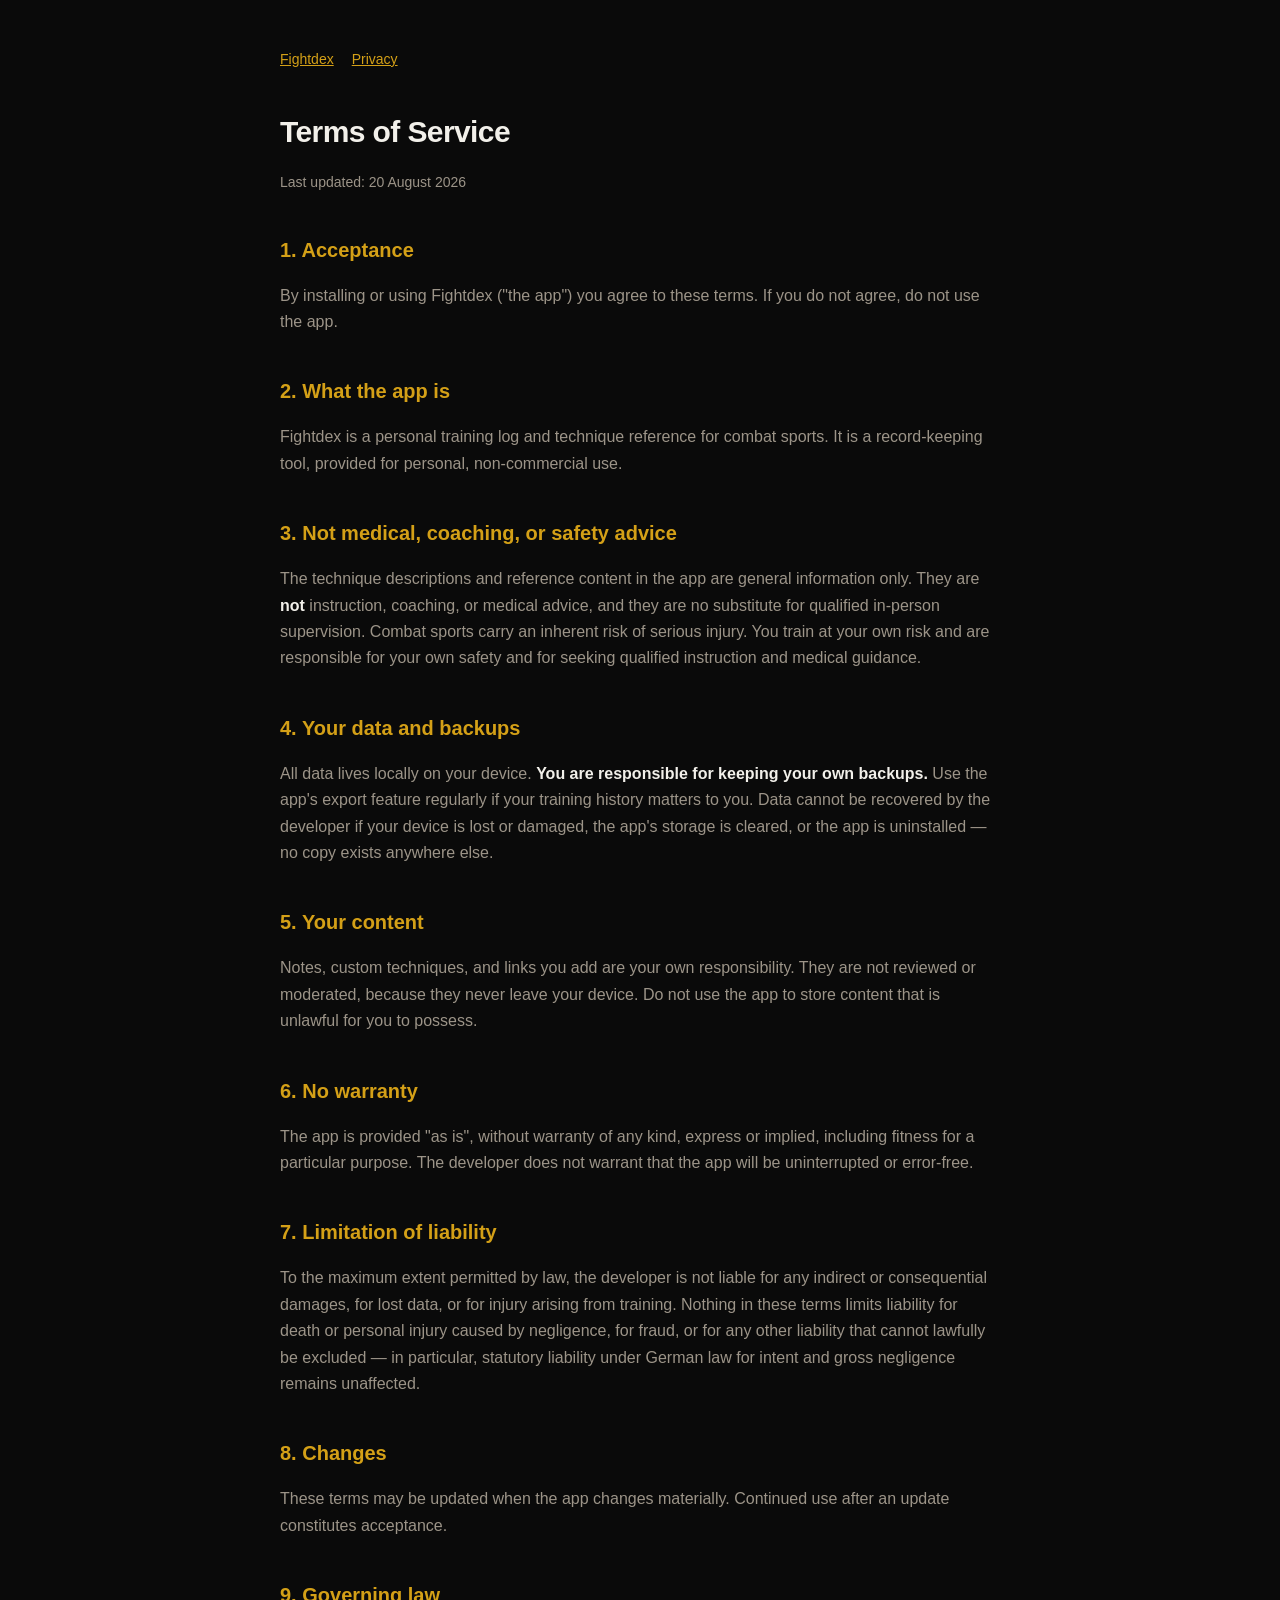
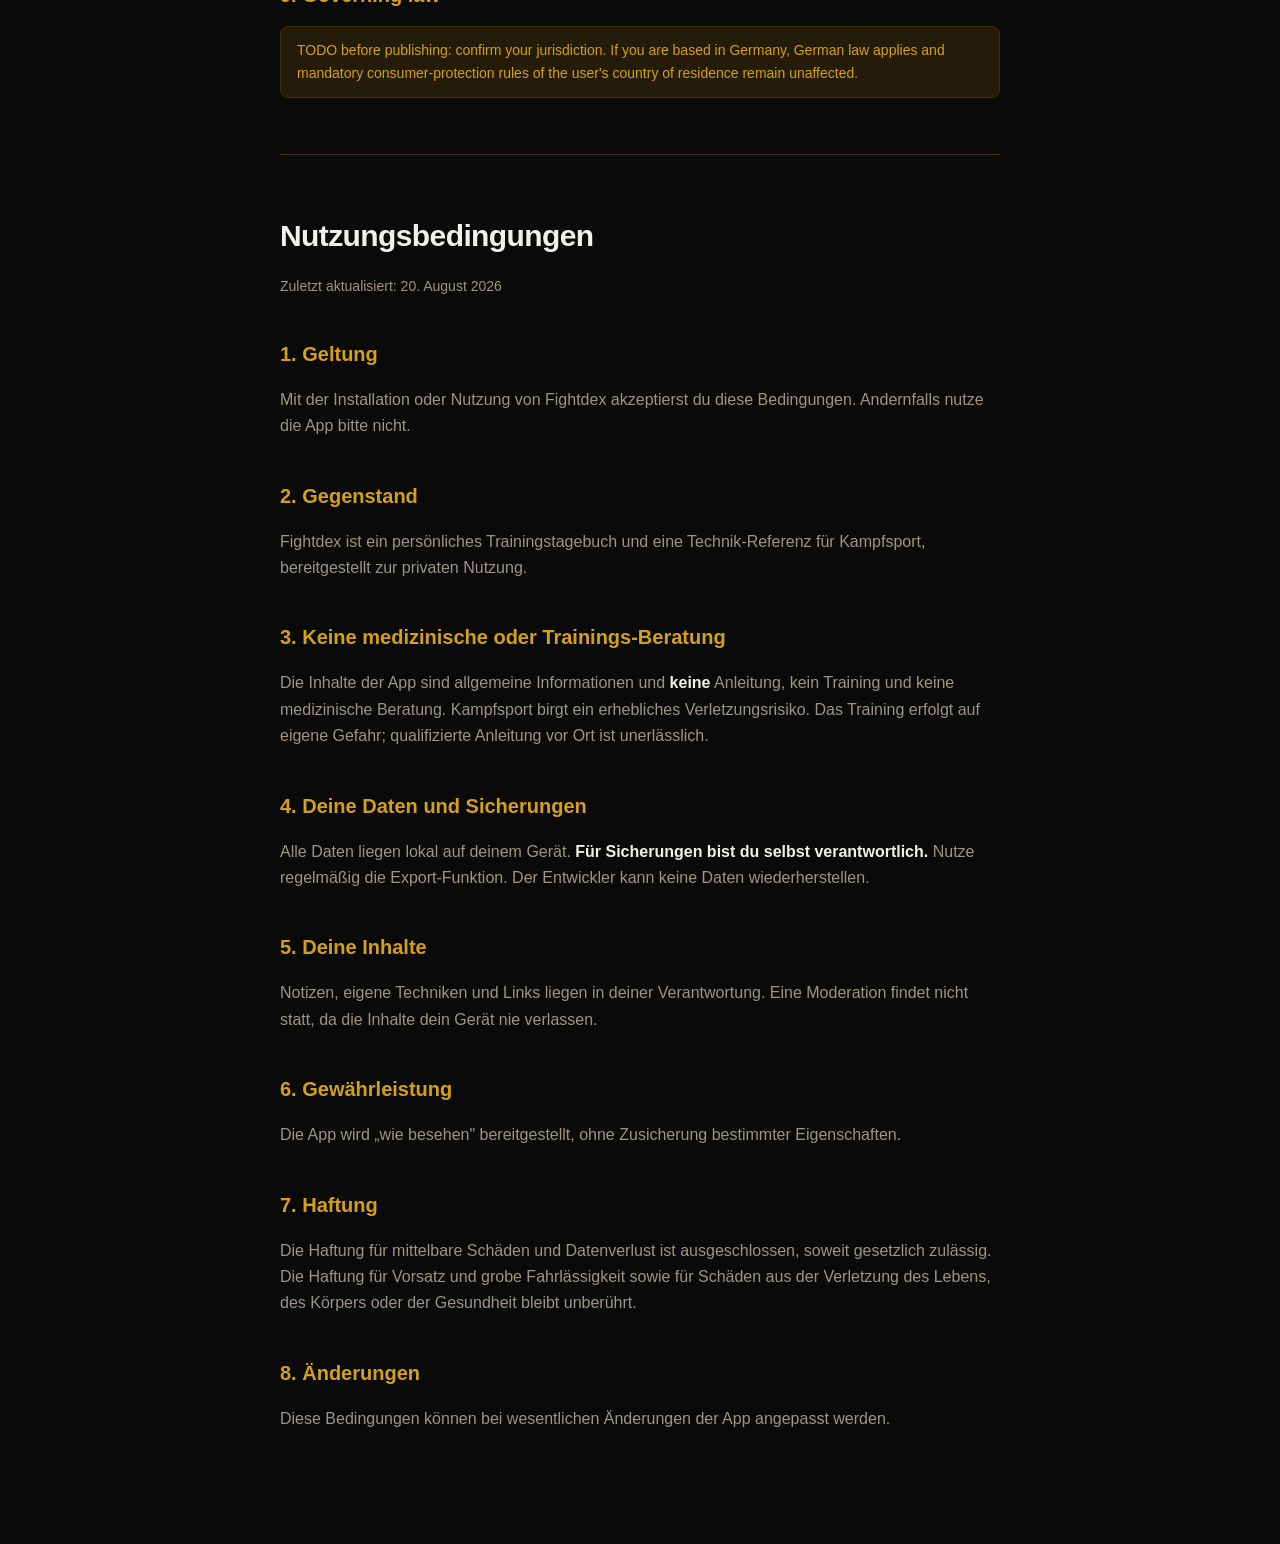
==== terms.html @ 85385c50 "Publish legal pages from docs/" ====
<!doctype html>
<html lang="en"><head><meta charset="utf-8">
<meta name="viewport" content="width=device-width,initial-scale=1">
<title>Fightdex — Terms of Service</title><link rel="stylesheet" href="style.css"></head>
<body><main>
<nav><a href="index.html">Fightdex</a><a href="privacy.html">Privacy</a></nav>

<h1>Terms of Service</h1>
<p class="updated">Last updated: 20 August 2026</p>

<h2>1. Acceptance</h2>
<p>By installing or using Fightdex ("the app") you agree to these terms. If you
do not agree, do not use the app.</p>

<h2>2. What the app is</h2>
<p>Fightdex is a personal training log and technique reference for combat
sports. It is a record-keeping tool, provided for personal, non-commercial use.</p>

<h2>3. Not medical, coaching, or safety advice</h2>
<p>The technique descriptions and reference content in the app are general
information only. They are <strong>not</strong> instruction, coaching, or
medical advice, and they are no substitute for qualified in-person supervision.
Combat sports carry an inherent risk of serious injury. You train at your own
risk and are responsible for your own safety and for seeking qualified
instruction and medical guidance.</p>

<h2>4. Your data and backups</h2>
<p>All data lives locally on your device. <strong>You are responsible for
keeping your own backups.</strong> Use the app's export feature regularly if
your training history matters to you. Data cannot be recovered by the developer
if your device is lost or damaged, the app's storage is cleared, or the app is
uninstalled — no copy exists anywhere else.</p>

<h2>5. Your content</h2>
<p>Notes, custom techniques, and links you add are your own responsibility. They
are not reviewed or moderated, because they never leave your device. Do not use
the app to store content that is unlawful for you to possess.</p>

<h2>6. No warranty</h2>
<p>The app is provided "as is", without warranty of any kind, express or
implied, including fitness for a particular purpose. The developer does not
warrant that the app will be uninterrupted or error-free.</p>

<h2>7. Limitation of liability</h2>
<p>To the maximum extent permitted by law, the developer is not liable for any
indirect or consequential damages, for lost data, or for injury arising from
training. Nothing in these terms limits liability for death or personal injury
caused by negligence, for fraud, or for any other liability that cannot lawfully
be excluded — in particular, statutory liability under German law for intent and
gross negligence remains unaffected.</p>

<h2>8. Changes</h2>
<p>These terms may be updated when the app changes materially. Continued use
after an update constitutes acceptance.</p>

<h2>9. Governing law</h2>
<p class="todo">TODO before publishing: confirm your jurisdiction. If you are
based in Germany, German law applies and mandatory consumer-protection rules of
the user's country of residence remain unaffected.</p>

<hr>

<h1 lang="de">Nutzungsbedingungen</h1>
<p class="updated">Zuletzt aktualisiert: 20. August 2026</p>

<h2 lang="de">1. Geltung</h2>
<p lang="de">Mit der Installation oder Nutzung von Fightdex akzeptierst du diese
Bedingungen. Andernfalls nutze die App bitte nicht.</p>

<h2 lang="de">2. Gegenstand</h2>
<p lang="de">Fightdex ist ein persönliches Trainingstagebuch und eine
Technik-Referenz für Kampfsport, bereitgestellt zur privaten Nutzung.</p>

<h2 lang="de">3. Keine medizinische oder Trainings-Beratung</h2>
<p lang="de">Die Inhalte der App sind allgemeine Informationen und
<strong>keine</strong> Anleitung, kein Training und keine medizinische Beratung.
Kampfsport birgt ein erhebliches Verletzungsrisiko. Das Training erfolgt auf
eigene Gefahr; qualifizierte Anleitung vor Ort ist unerlässlich.</p>

<h2 lang="de">4. Deine Daten und Sicherungen</h2>
<p lang="de">Alle Daten liegen lokal auf deinem Gerät. <strong>Für Sicherungen
bist du selbst verantwortlich.</strong> Nutze regelmäßig die Export-Funktion.
Der Entwickler kann keine Daten wiederherstellen.</p>

<h2 lang="de">5. Deine Inhalte</h2>
<p lang="de">Notizen, eigene Techniken und Links liegen in deiner Verantwortung.
Eine Moderation findet nicht statt, da die Inhalte dein Gerät nie verlassen.</p>

<h2 lang="de">6. Gewährleistung</h2>
<p lang="de">Die App wird „wie besehen" bereitgestellt, ohne Zusicherung
bestimmter Eigenschaften.</p>

<h2 lang="de">7. Haftung</h2>
<p lang="de">Die Haftung für mittelbare Schäden und Datenverlust ist
ausgeschlossen, soweit gesetzlich zulässig. Die Haftung für Vorsatz und grobe
Fahrlässigkeit sowie für Schäden aus der Verletzung des Lebens, des Körpers oder
der Gesundheit bleibt unberührt.</p>

<h2 lang="de">8. Änderungen</h2>
<p lang="de">Diese Bedingungen können bei wesentlichen Änderungen der App
angepasst werden.</p>
</main></body></html>
---- style.css ----
:root {
  --bg: #0a0a0a; --surface: #0f0f0f; --text: #f2f0ea;
  --muted: #9c9488; --gold: #d4a017; --line: #3d2f10;
}
* { box-sizing: border-box; }
body {
  margin: 0; padding: 48px 20px 96px;
  background: var(--bg); color: var(--text);
  font: 16px/1.65 -apple-system, BlinkMacSystemFont, "Segoe UI", Roboto, sans-serif;
}
main { max-width: 720px; margin: 0 auto; }
h1 { font-size: 30px; letter-spacing: -0.02em; margin: 0 0 4px; }
h2 { font-size: 20px; margin: 40px 0 10px; color: var(--gold); }
h3 { font-size: 16px; margin: 26px 0 6px; }
p, li { color: var(--muted); }
strong { color: var(--text); }
a { color: var(--gold); }
hr { border: 0; border-top: 1px solid var(--line); margin: 56px 0; }
.updated { font-size: 14px; color: var(--muted); margin-bottom: 32px; }
.todo {
  background: #241c08; border: 1px solid var(--line);
  border-radius: 8px; padding: 12px 16px; color: var(--gold); font-size: 14px;
}
nav { margin-bottom: 36px; font-size: 14px; }
nav a { margin-right: 18px; }
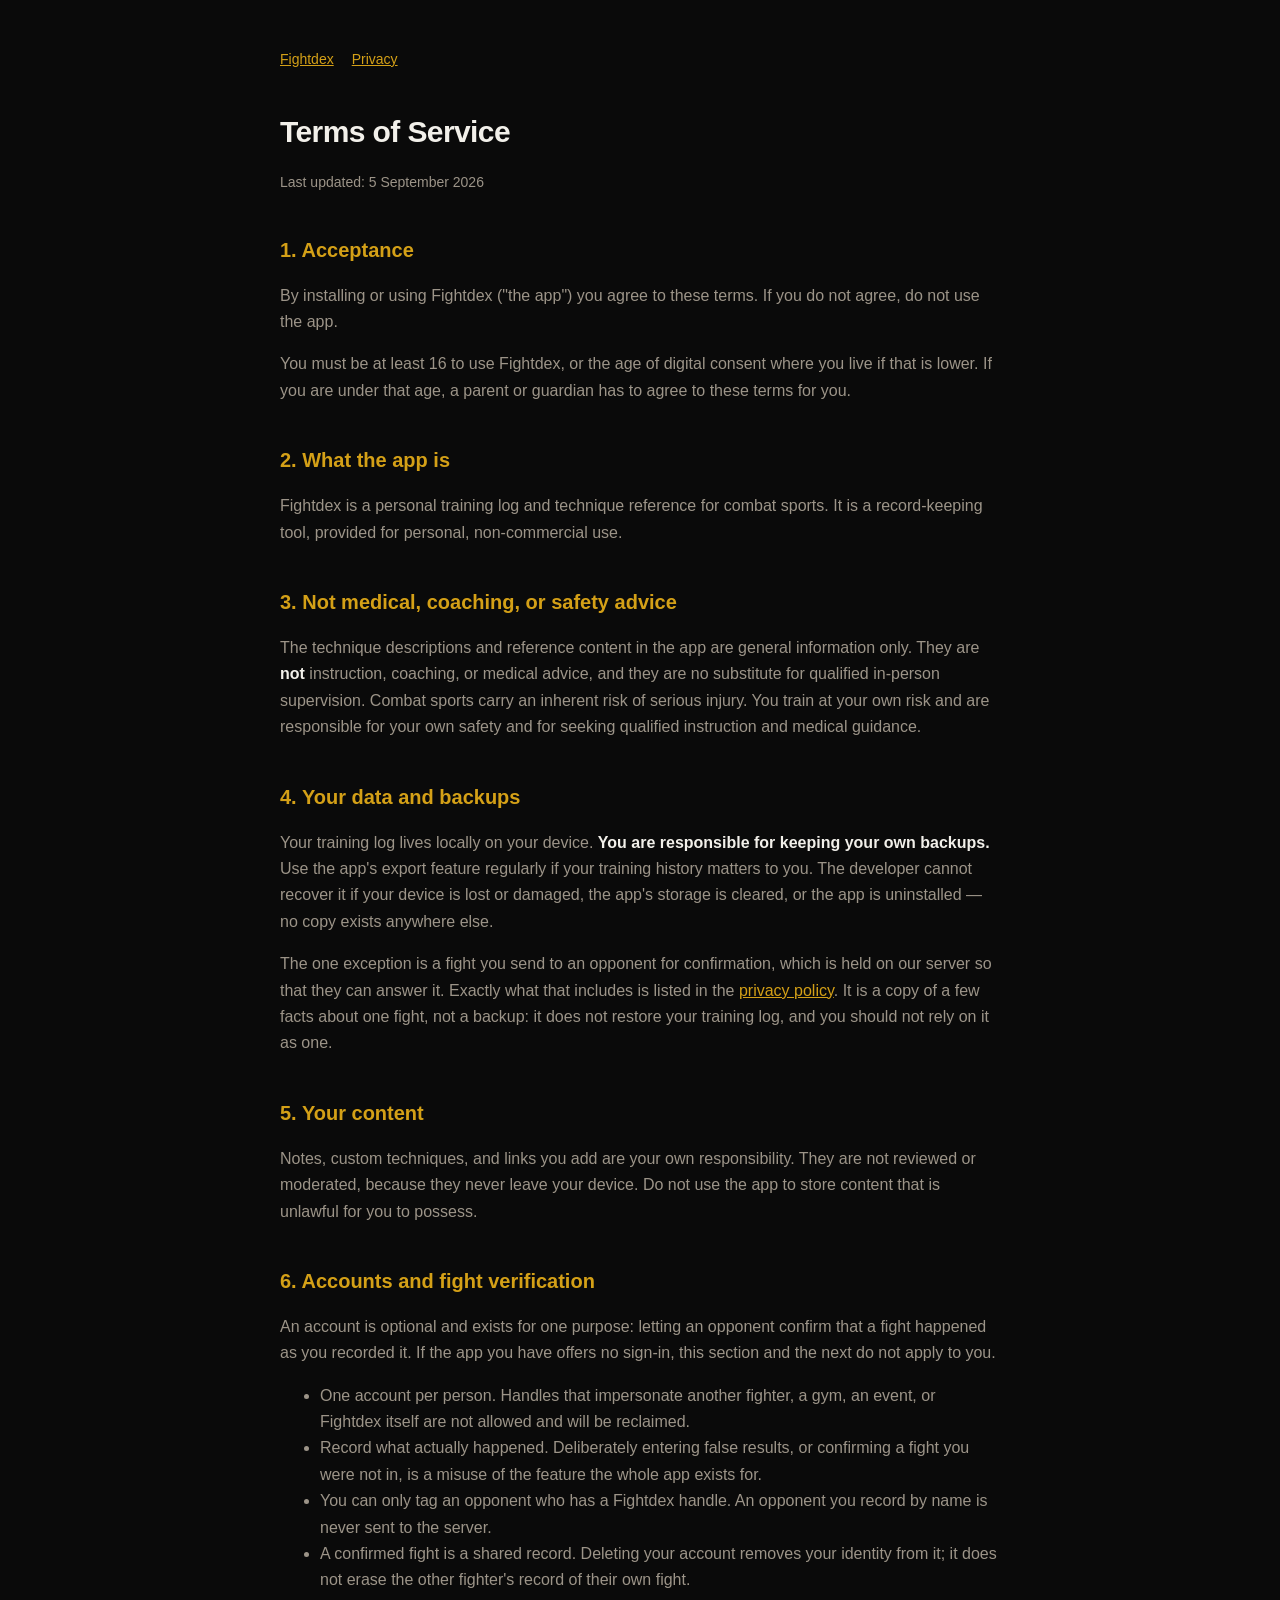
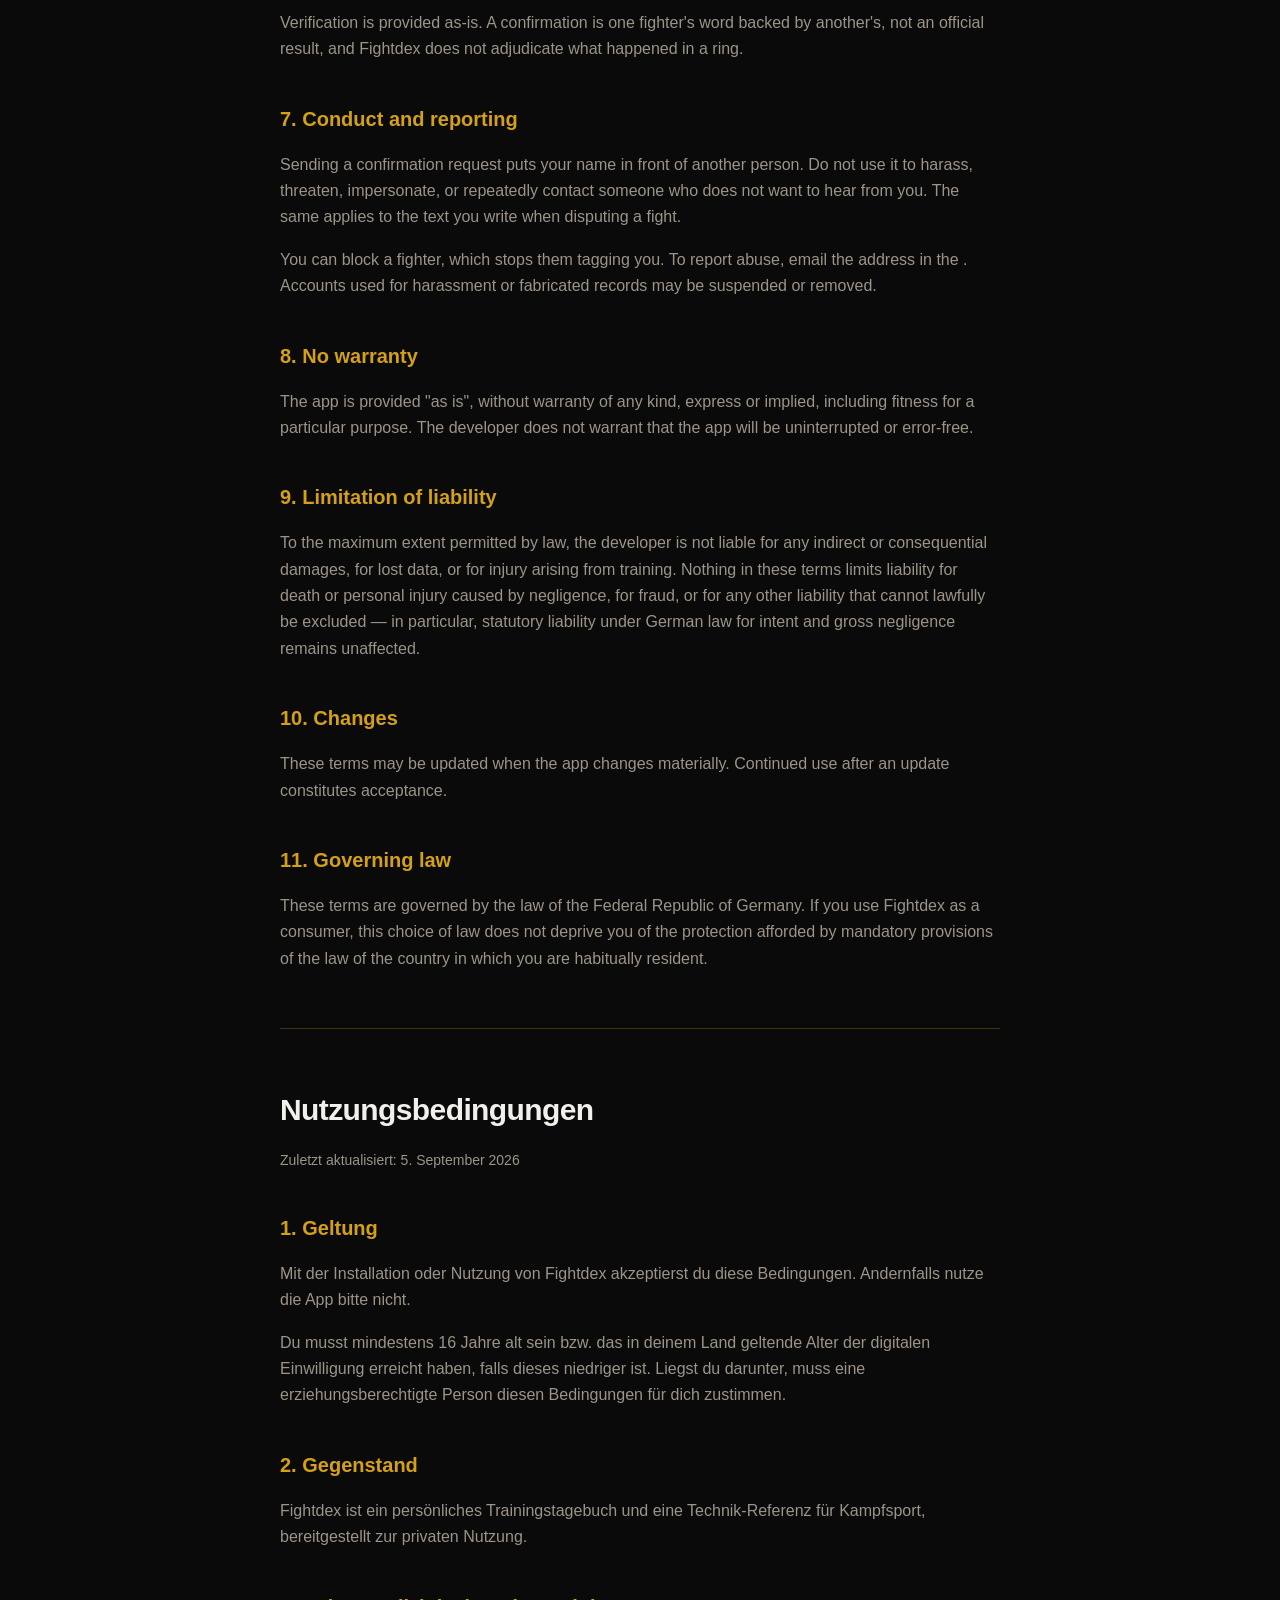
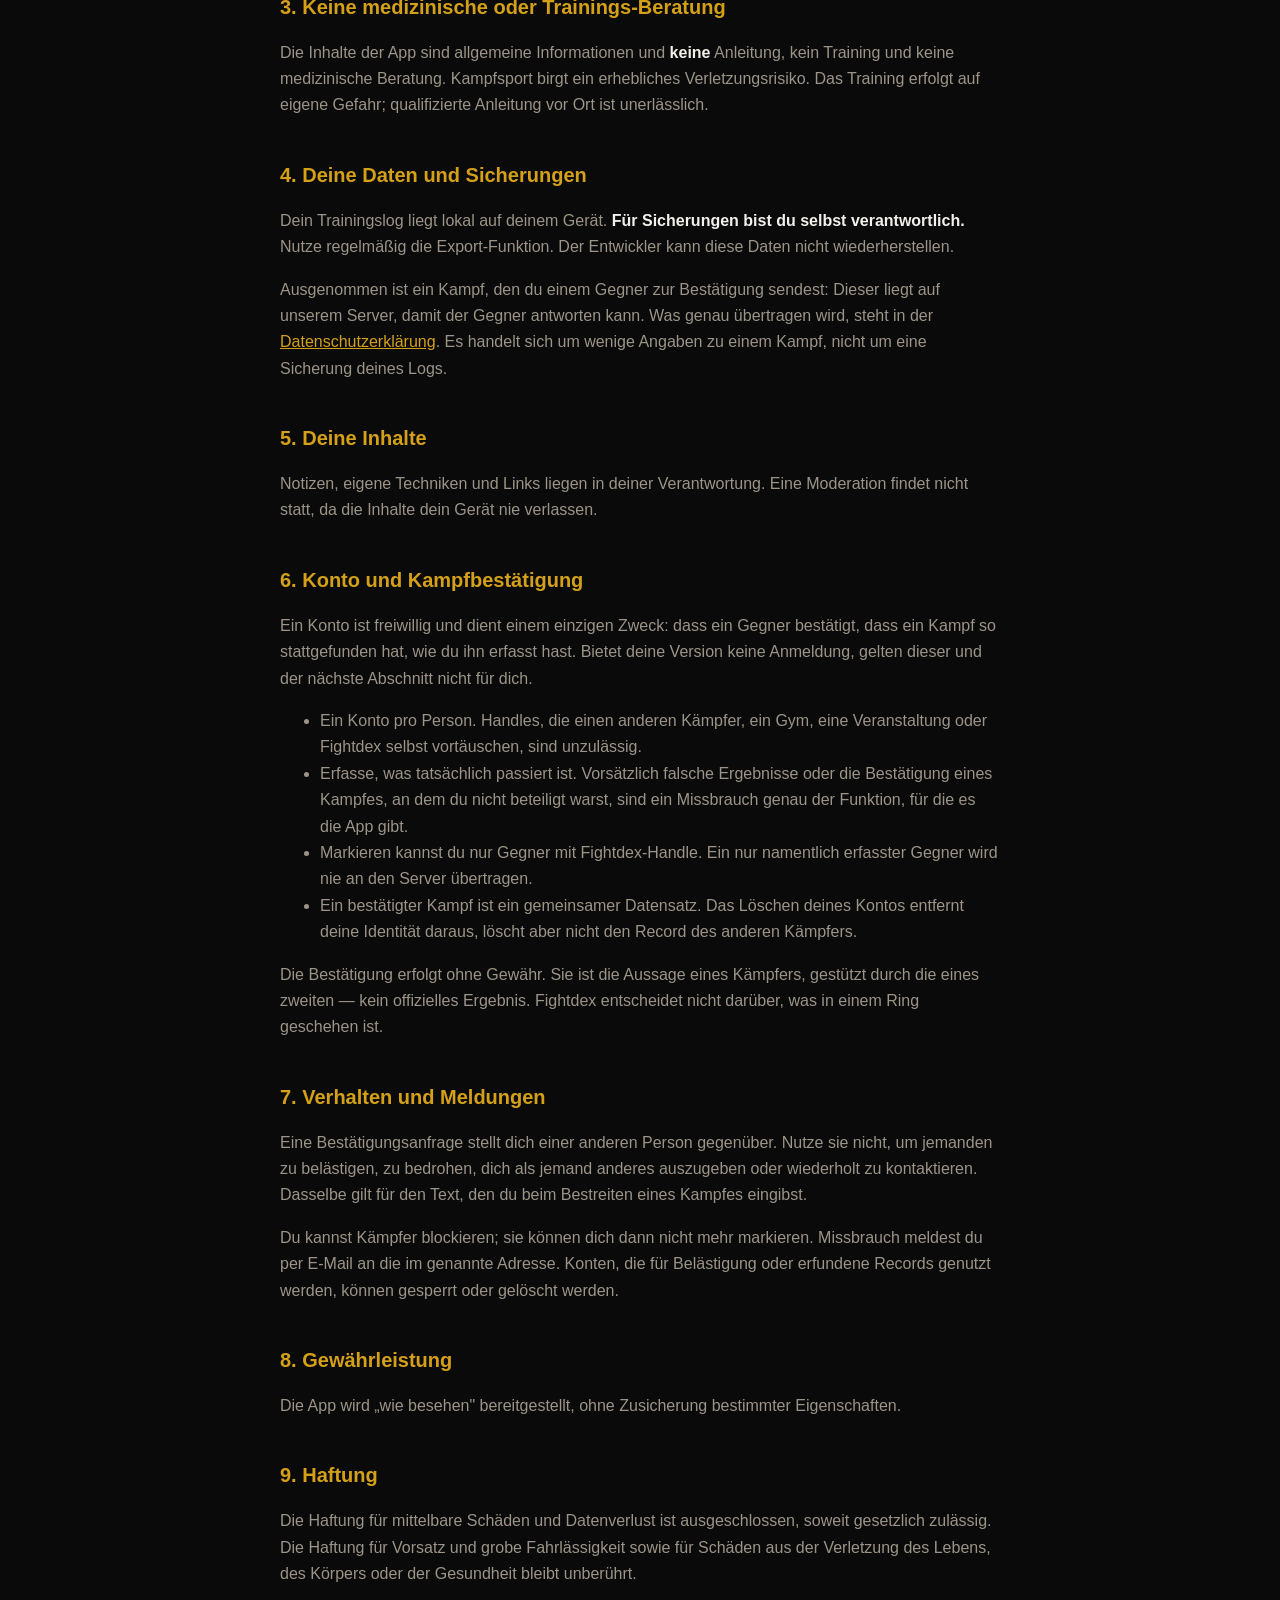
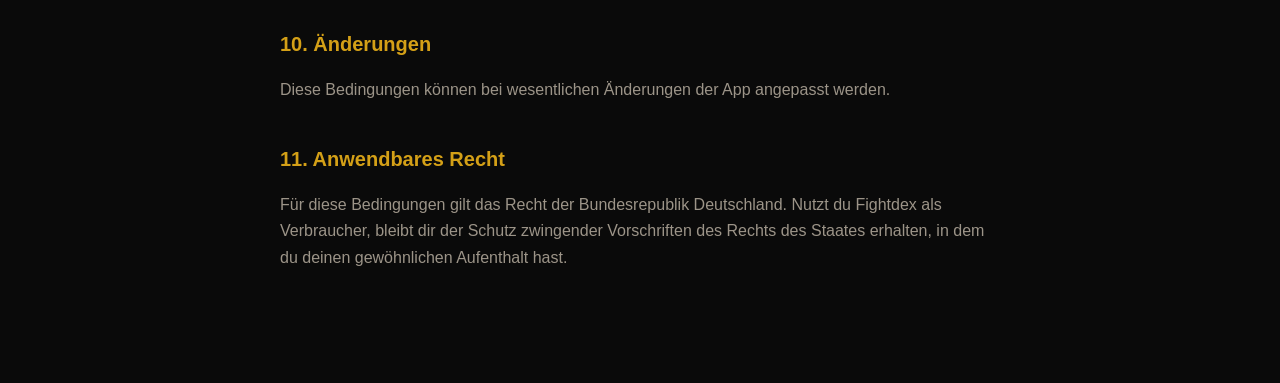
==== commit 64d49bbf: "Publish legal pages from docs/" ====
--- a/terms.html
+++ b/terms.html
@@ -6,11 +6,14 @@
 <nav><a href="index.html">Fightdex</a><a href="privacy.html">Privacy</a></nav>
 
 <h1>Terms of Service</h1>
-<p class="updated">Last updated: 20 August 2026</p>
+<p class="updated">Last updated: 5 September 2026</p>
 
 <h2>1. Acceptance</h2>
 <p>By installing or using Fightdex ("the app") you agree to these terms. If you
 do not agree, do not use the app.</p>
+<p>You must be at least 16 to use Fightdex, or the age of digital consent where
+you live if that is lower. If you are under that age, a parent or guardian has
+to agree to these terms for you.</p>
 
 <h2>2. What the app is</h2>
 <p>Fightdex is a personal training log and technique reference for combat
@@ -25,23 +28,57 @@
 instruction and medical guidance.</p>
 
 <h2>4. Your data and backups</h2>
-<p>All data lives locally on your device. <strong>You are responsible for
-keeping your own backups.</strong> Use the app's export feature regularly if
-your training history matters to you. Data cannot be recovered by the developer
-if your device is lost or damaged, the app's storage is cleared, or the app is
+<p>Your training log lives locally on your device. <strong>You are responsible
+for keeping your own backups.</strong> Use the app's export feature regularly if
+your training history matters to you. The developer cannot recover it if your
+device is lost or damaged, the app's storage is cleared, or the app is
 uninstalled — no copy exists anywhere else.</p>
+<p>The one exception is a fight you send to an opponent for confirmation, which
+is held on our server so that they can answer it. Exactly what that includes is
+listed in the <a href="privacy.html#account">privacy policy</a>. It is a copy of
+a few facts about one fight, not a backup: it does not restore your training
+log, and you should not rely on it as one.</p>
 
 <h2>5. Your content</h2>
 <p>Notes, custom techniques, and links you add are your own responsibility. They
 are not reviewed or moderated, because they never leave your device. Do not use
 the app to store content that is unlawful for you to possess.</p>
 
-<h2>6. No warranty</h2>
+<h2>6. Accounts and fight verification</h2>
+<p>An account is optional and exists for one purpose: letting an opponent
+confirm that a fight happened as you recorded it. If the app you have offers no
+sign-in, this section and the next do not apply to you.</p>
+<ul>
+<li>One account per person. Handles that impersonate another fighter, a gym, an
+event, or Fightdex itself are not allowed and will be reclaimed.</li>
+<li>Record what actually happened. Deliberately entering false results, or
+confirming a fight you were not in, is a misuse of the feature the whole app
+exists for.</li>
+<li>You can only tag an opponent who has a Fightdex handle. An opponent you
+record by name is never sent to the server.</li>
+<li>A confirmed fight is a shared record. Deleting your account removes your
+identity from it; it does not erase the other fighter's record of their own
+fight.</li>
+</ul>
+<p>Verification is provided as-is. A confirmation is one fighter's word backed
+by another's, not an official result, and Fightdex does not adjudicate what
+happened in a ring.</p>
+
+<h2>7. Conduct and reporting</h2>
+<p>Sending a confirmation request puts your name in front of another person.
+Do not use it to harass, threaten, impersonate, or repeatedly contact someone
+who does not want to hear from you. The same applies to the text you write when
+disputing a fight.</p>
+<p>You can block a fighter, which stops them tagging you. To report abuse, email
+the address in the . Accounts used for
+harassment or fabricated records may be suspended or removed.</p>
+
+<h2>8. No warranty</h2>
 <p>The app is provided "as is", without warranty of any kind, express or
 implied, including fitness for a particular purpose. The developer does not
 warrant that the app will be uninterrupted or error-free.</p>
 
-<h2>7. Limitation of liability</h2>
+<h2>9. Limitation of liability</h2>
 <p>To the maximum extent permitted by law, the developer is not liable for any
 indirect or consequential damages, for lost data, or for injury arising from
 training. Nothing in these terms limits liability for death or personal injury
@@ -49,23 +86,28 @@
 be excluded — in particular, statutory liability under German law for intent and
 gross negligence remains unaffected.</p>
 
-<h2>8. Changes</h2>
+<h2>10. Changes</h2>
 <p>These terms may be updated when the app changes materially. Continued use
 after an update constitutes acceptance.</p>
 
-<h2>9. Governing law</h2>
-<p class="todo">TODO before publishing: confirm your jurisdiction. If you are
-based in Germany, German law applies and mandatory consumer-protection rules of
-the user's country of residence remain unaffected.</p>
+<h2>11. Governing law</h2>
+<p>These terms are governed by the law of the Federal Republic of Germany. If
+you use Fightdex as a consumer, this choice of law does not deprive you of the
+protection afforded by mandatory provisions of the law of the country in which
+you are habitually resident.</p>
 
 <hr>
 
 <h1 lang="de">Nutzungsbedingungen</h1>
-<p class="updated">Zuletzt aktualisiert: 20. August 2026</p>
+<p class="updated" lang="de">Zuletzt aktualisiert: 5. September 2026</p>
 
 <h2 lang="de">1. Geltung</h2>
 <p lang="de">Mit der Installation oder Nutzung von Fightdex akzeptierst du diese
 Bedingungen. Andernfalls nutze die App bitte nicht.</p>
+<p lang="de">Du musst mindestens 16 Jahre alt sein bzw. das in deinem Land
+geltende Alter der digitalen Einwilligung erreicht haben, falls dieses
+niedriger ist. Liegst du darunter, muss eine erziehungsberechtigte Person
+diesen Bedingungen für dich zustimmen.</p>
 
 <h2 lang="de">2. Gegenstand</h2>
 <p lang="de">Fightdex ist ein persönliches Trainingstagebuch und eine
@@ -78,25 +120,68 @@
 eigene Gefahr; qualifizierte Anleitung vor Ort ist unerlässlich.</p>
 
 <h2 lang="de">4. Deine Daten und Sicherungen</h2>
-<p lang="de">Alle Daten liegen lokal auf deinem Gerät. <strong>Für Sicherungen
-bist du selbst verantwortlich.</strong> Nutze regelmäßig die Export-Funktion.
-Der Entwickler kann keine Daten wiederherstellen.</p>
+<p lang="de">Dein Trainingslog liegt lokal auf deinem Gerät. <strong>Für
+Sicherungen bist du selbst verantwortlich.</strong> Nutze regelmäßig die
+Export-Funktion. Der Entwickler kann diese Daten nicht wiederherstellen.</p>
+<p lang="de">Ausgenommen ist ein Kampf, den du einem Gegner zur Bestätigung
+sendest: Dieser liegt auf unserem Server, damit der Gegner antworten kann. Was
+genau übertragen wird, steht in der
+<a href="privacy.html#account">Datenschutzerklärung</a>. Es handelt sich um
+wenige Angaben zu einem Kampf, nicht um eine Sicherung deines Logs.</p>
 
 <h2 lang="de">5. Deine Inhalte</h2>
 <p lang="de">Notizen, eigene Techniken und Links liegen in deiner Verantwortung.
 Eine Moderation findet nicht statt, da die Inhalte dein Gerät nie verlassen.</p>
 
-<h2 lang="de">6. Gewährleistung</h2>
+<h2 lang="de">6. Konto und Kampfbestätigung</h2>
+<p lang="de">Ein Konto ist freiwillig und dient einem einzigen Zweck: dass ein
+Gegner bestätigt, dass ein Kampf so stattgefunden hat, wie du ihn erfasst hast.
+Bietet deine Version keine Anmeldung, gelten dieser und der nächste Abschnitt
+nicht für dich.</p>
+<ul lang="de">
+<li>Ein Konto pro Person. Handles, die einen anderen Kämpfer, ein Gym, eine
+Veranstaltung oder Fightdex selbst vortäuschen, sind unzulässig.</li>
+<li>Erfasse, was tatsächlich passiert ist. Vorsätzlich falsche Ergebnisse oder
+die Bestätigung eines Kampfes, an dem du nicht beteiligt warst, sind ein
+Missbrauch genau der Funktion, für die es die App gibt.</li>
+<li>Markieren kannst du nur Gegner mit Fightdex-Handle. Ein nur namentlich
+erfasster Gegner wird nie an den Server übertragen.</li>
+<li>Ein bestätigter Kampf ist ein gemeinsamer Datensatz. Das Löschen deines
+Kontos entfernt deine Identität daraus, löscht aber nicht den Record des
+anderen Kämpfers.</li>
+</ul>
+<p lang="de">Die Bestätigung erfolgt ohne Gewähr. Sie ist die Aussage eines
+Kämpfers, gestützt durch die eines zweiten — kein offizielles Ergebnis. Fightdex
+entscheidet nicht darüber, was in einem Ring geschehen ist.</p>
+
+<h2 lang="de">7. Verhalten und Meldungen</h2>
+<p lang="de">Eine Bestätigungsanfrage stellt dich einer anderen Person
+gegenüber. Nutze sie nicht, um jemanden zu belästigen, zu bedrohen, dich als
+jemand anderes auszugeben oder wiederholt zu kontaktieren. Dasselbe gilt für den
+Text, den du beim Bestreiten eines Kampfes eingibst.</p>
+<p lang="de">Du kannst Kämpfer blockieren; sie können dich dann nicht mehr
+markieren. Missbrauch meldest du per E-Mail an die im
+ genannte Adresse. Konten, die für
+Belästigung oder erfundene Records genutzt werden, können gesperrt oder gelöscht
+werden.</p>
+
+<h2 lang="de">8. Gewährleistung</h2>
 <p lang="de">Die App wird „wie besehen" bereitgestellt, ohne Zusicherung
 bestimmter Eigenschaften.</p>
 
-<h2 lang="de">7. Haftung</h2>
+<h2 lang="de">9. Haftung</h2>
 <p lang="de">Die Haftung für mittelbare Schäden und Datenverlust ist
 ausgeschlossen, soweit gesetzlich zulässig. Die Haftung für Vorsatz und grobe
 Fahrlässigkeit sowie für Schäden aus der Verletzung des Lebens, des Körpers oder
 der Gesundheit bleibt unberührt.</p>
 
-<h2 lang="de">8. Änderungen</h2>
+<h2 lang="de">10. Änderungen</h2>
 <p lang="de">Diese Bedingungen können bei wesentlichen Änderungen der App
 angepasst werden.</p>
+
+<h2 lang="de">11. Anwendbares Recht</h2>
+<p lang="de">Für diese Bedingungen gilt das Recht der Bundesrepublik
+Deutschland. Nutzt du Fightdex als Verbraucher, bleibt dir der Schutz zwingender
+Vorschriften des Rechts des Staates erhalten, in dem du deinen gewöhnlichen
+Aufenthalt hast.</p>
 </main></body></html>
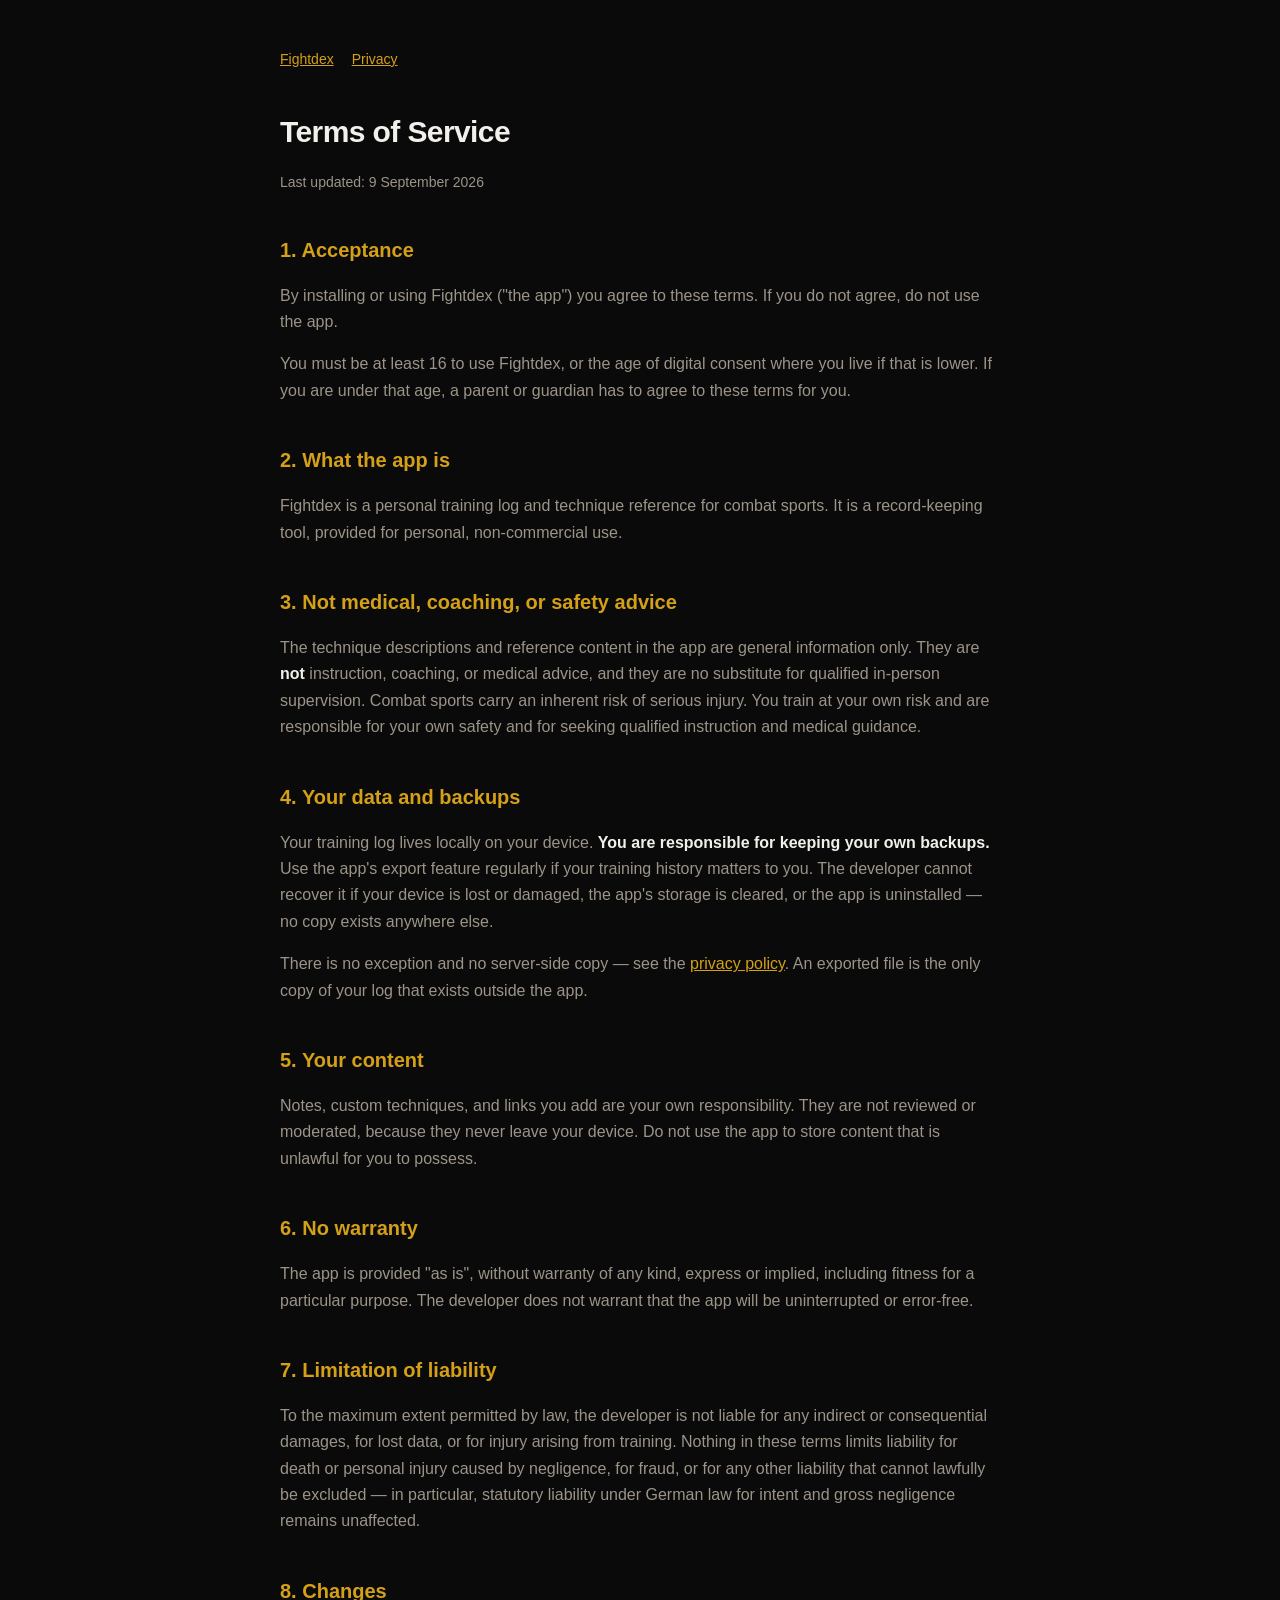
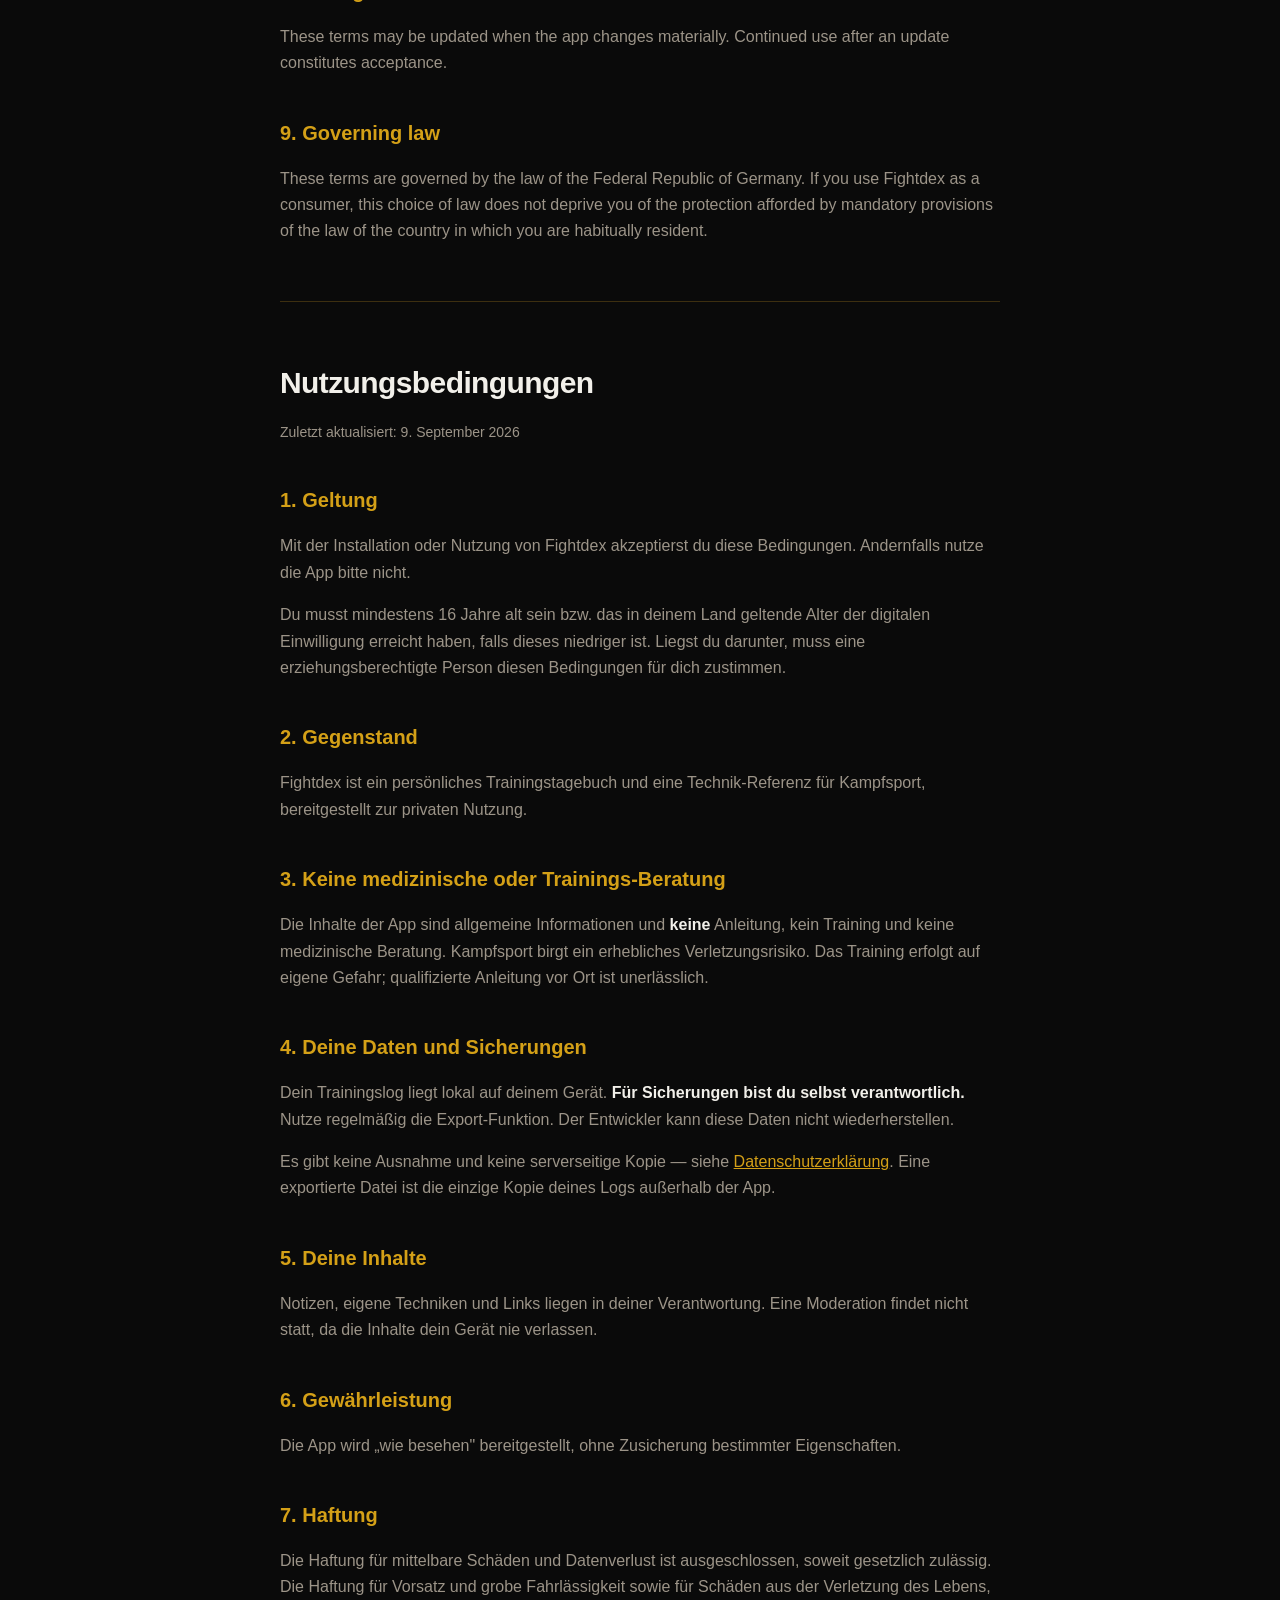
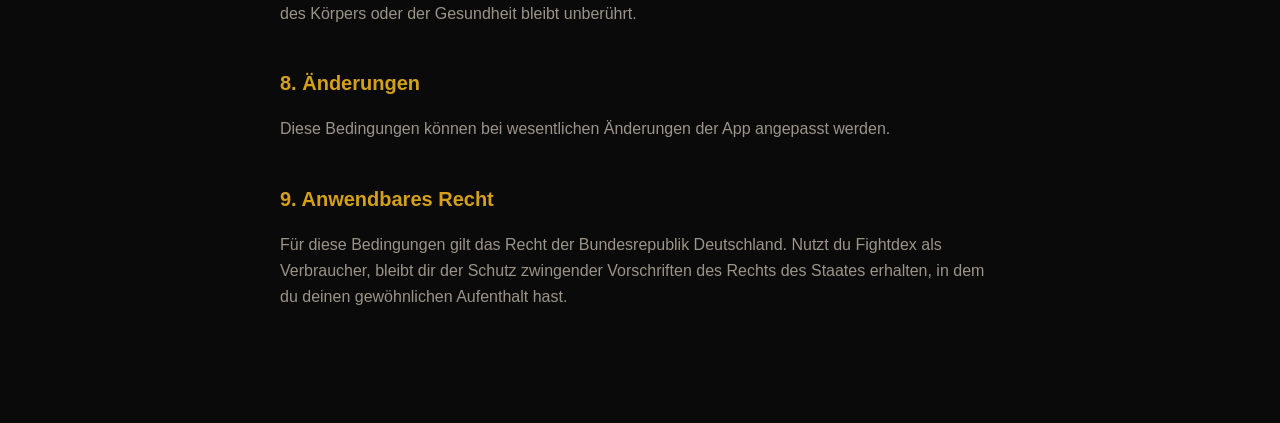
==== commit 272ada5e: "Publish legal pages from docs/" ====
--- a/terms.html
+++ b/terms.html
@@ -6,7 +6,7 @@
 <nav><a href="index.html">Fightdex</a><a href="privacy.html">Privacy</a></nav>
 
 <h1>Terms of Service</h1>
-<p class="updated">Last updated: 5 September 2026</p>
+<p class="updated">Last updated: 9 September 2026</p>
 
 <h2>1. Acceptance</h2>
 <p>By installing or using Fightdex ("the app") you agree to these terms. If you
@@ -33,52 +33,21 @@
 your training history matters to you. The developer cannot recover it if your
 device is lost or damaged, the app's storage is cleared, or the app is
 uninstalled — no copy exists anywhere else.</p>
-<p>The one exception is a fight you send to an opponent for confirmation, which
-is held on our server so that they can answer it. Exactly what that includes is
-listed in the <a href="privacy.html#account">privacy policy</a>. It is a copy of
-a few facts about one fight, not a backup: it does not restore your training
-log, and you should not rely on it as one.</p>
+<p>There is no exception and no server-side copy — see the
+<a href="privacy.html">privacy policy</a>. An exported file is the only copy
+of your log that exists outside the app.</p>
 
 <h2>5. Your content</h2>
 <p>Notes, custom techniques, and links you add are your own responsibility. They
 are not reviewed or moderated, because they never leave your device. Do not use
 the app to store content that is unlawful for you to possess.</p>
 
-<h2>6. Accounts and fight verification</h2>
-<p>An account is optional and exists for one purpose: letting an opponent
-confirm that a fight happened as you recorded it. If the app you have offers no
-sign-in, this section and the next do not apply to you.</p>
-<ul>
-<li>One account per person. Handles that impersonate another fighter, a gym, an
-event, or Fightdex itself are not allowed and will be reclaimed.</li>
-<li>Record what actually happened. Deliberately entering false results, or
-confirming a fight you were not in, is a misuse of the feature the whole app
-exists for.</li>
-<li>You can only tag an opponent who has a Fightdex handle. An opponent you
-record by name is never sent to the server.</li>
-<li>A confirmed fight is a shared record. Deleting your account removes your
-identity from it; it does not erase the other fighter's record of their own
-fight.</li>
-</ul>
-<p>Verification is provided as-is. A confirmation is one fighter's word backed
-by another's, not an official result, and Fightdex does not adjudicate what
-happened in a ring.</p>
-
-<h2>7. Conduct and reporting</h2>
-<p>Sending a confirmation request puts your name in front of another person.
-Do not use it to harass, threaten, impersonate, or repeatedly contact someone
-who does not want to hear from you. The same applies to the text you write when
-disputing a fight.</p>
-<p>You can block a fighter, which stops them tagging you. To report abuse, email
-the address in the . Accounts used for
-harassment or fabricated records may be suspended or removed.</p>
-
-<h2>8. No warranty</h2>
+<h2>6. No warranty</h2>
 <p>The app is provided "as is", without warranty of any kind, express or
 implied, including fitness for a particular purpose. The developer does not
 warrant that the app will be uninterrupted or error-free.</p>
 
-<h2>9. Limitation of liability</h2>
+<h2>7. Limitation of liability</h2>
 <p>To the maximum extent permitted by law, the developer is not liable for any
 indirect or consequential damages, for lost data, or for injury arising from
 training. Nothing in these terms limits liability for death or personal injury
@@ -86,11 +55,11 @@
 be excluded — in particular, statutory liability under German law for intent and
 gross negligence remains unaffected.</p>
 
-<h2>10. Changes</h2>
+<h2>8. Changes</h2>
 <p>These terms may be updated when the app changes materially. Continued use
 after an update constitutes acceptance.</p>
 
-<h2>11. Governing law</h2>
+<h2>9. Governing law</h2>
 <p>These terms are governed by the law of the Federal Republic of Germany. If
 you use Fightdex as a consumer, this choice of law does not deprive you of the
 protection afforded by mandatory provisions of the law of the country in which
@@ -99,7 +68,7 @@
 <hr>
 
 <h1 lang="de">Nutzungsbedingungen</h1>
-<p class="updated" lang="de">Zuletzt aktualisiert: 5. September 2026</p>
+<p class="updated" lang="de">Zuletzt aktualisiert: 9. September 2026</p>
 
 <h2 lang="de">1. Geltung</h2>
 <p lang="de">Mit der Installation oder Nutzung von Fightdex akzeptierst du diese
@@ -123,63 +92,29 @@
 <p lang="de">Dein Trainingslog liegt lokal auf deinem Gerät. <strong>Für
 Sicherungen bist du selbst verantwortlich.</strong> Nutze regelmäßig die
 Export-Funktion. Der Entwickler kann diese Daten nicht wiederherstellen.</p>
-<p lang="de">Ausgenommen ist ein Kampf, den du einem Gegner zur Bestätigung
-sendest: Dieser liegt auf unserem Server, damit der Gegner antworten kann. Was
-genau übertragen wird, steht in der
-<a href="privacy.html#account">Datenschutzerklärung</a>. Es handelt sich um
-wenige Angaben zu einem Kampf, nicht um eine Sicherung deines Logs.</p>
+<p lang="de">Es gibt keine Ausnahme und keine serverseitige Kopie — siehe
+<a href="privacy.html">Datenschutzerklärung</a>. Eine exportierte Datei ist die
+einzige Kopie deines Logs außerhalb der App.</p>
 
 <h2 lang="de">5. Deine Inhalte</h2>
 <p lang="de">Notizen, eigene Techniken und Links liegen in deiner Verantwortung.
 Eine Moderation findet nicht statt, da die Inhalte dein Gerät nie verlassen.</p>
 
-<h2 lang="de">6. Konto und Kampfbestätigung</h2>
-<p lang="de">Ein Konto ist freiwillig und dient einem einzigen Zweck: dass ein
-Gegner bestätigt, dass ein Kampf so stattgefunden hat, wie du ihn erfasst hast.
-Bietet deine Version keine Anmeldung, gelten dieser und der nächste Abschnitt
-nicht für dich.</p>
-<ul lang="de">
-<li>Ein Konto pro Person. Handles, die einen anderen Kämpfer, ein Gym, eine
-Veranstaltung oder Fightdex selbst vortäuschen, sind unzulässig.</li>
-<li>Erfasse, was tatsächlich passiert ist. Vorsätzlich falsche Ergebnisse oder
-die Bestätigung eines Kampfes, an dem du nicht beteiligt warst, sind ein
-Missbrauch genau der Funktion, für die es die App gibt.</li>
-<li>Markieren kannst du nur Gegner mit Fightdex-Handle. Ein nur namentlich
-erfasster Gegner wird nie an den Server übertragen.</li>
-<li>Ein bestätigter Kampf ist ein gemeinsamer Datensatz. Das Löschen deines
-Kontos entfernt deine Identität daraus, löscht aber nicht den Record des
-anderen Kämpfers.</li>
-</ul>
-<p lang="de">Die Bestätigung erfolgt ohne Gewähr. Sie ist die Aussage eines
-Kämpfers, gestützt durch die eines zweiten — kein offizielles Ergebnis. Fightdex
-entscheidet nicht darüber, was in einem Ring geschehen ist.</p>
-
-<h2 lang="de">7. Verhalten und Meldungen</h2>
-<p lang="de">Eine Bestätigungsanfrage stellt dich einer anderen Person
-gegenüber. Nutze sie nicht, um jemanden zu belästigen, zu bedrohen, dich als
-jemand anderes auszugeben oder wiederholt zu kontaktieren. Dasselbe gilt für den
-Text, den du beim Bestreiten eines Kampfes eingibst.</p>
-<p lang="de">Du kannst Kämpfer blockieren; sie können dich dann nicht mehr
-markieren. Missbrauch meldest du per E-Mail an die im
- genannte Adresse. Konten, die für
-Belästigung oder erfundene Records genutzt werden, können gesperrt oder gelöscht
-werden.</p>
-
-<h2 lang="de">8. Gewährleistung</h2>
+<h2 lang="de">6. Gewährleistung</h2>
 <p lang="de">Die App wird „wie besehen" bereitgestellt, ohne Zusicherung
 bestimmter Eigenschaften.</p>
 
-<h2 lang="de">9. Haftung</h2>
+<h2 lang="de">7. Haftung</h2>
 <p lang="de">Die Haftung für mittelbare Schäden und Datenverlust ist
 ausgeschlossen, soweit gesetzlich zulässig. Die Haftung für Vorsatz und grobe
 Fahrlässigkeit sowie für Schäden aus der Verletzung des Lebens, des Körpers oder
 der Gesundheit bleibt unberührt.</p>
 
-<h2 lang="de">10. Änderungen</h2>
+<h2 lang="de">8. Änderungen</h2>
 <p lang="de">Diese Bedingungen können bei wesentlichen Änderungen der App
 angepasst werden.</p>
 
-<h2 lang="de">11. Anwendbares Recht</h2>
+<h2 lang="de">9. Anwendbares Recht</h2>
 <p lang="de">Für diese Bedingungen gilt das Recht der Bundesrepublik
 Deutschland. Nutzt du Fightdex als Verbraucher, bleibt dir der Schutz zwingender
 Vorschriften des Rechts des Staates erhalten, in dem du deinen gewöhnlichen
